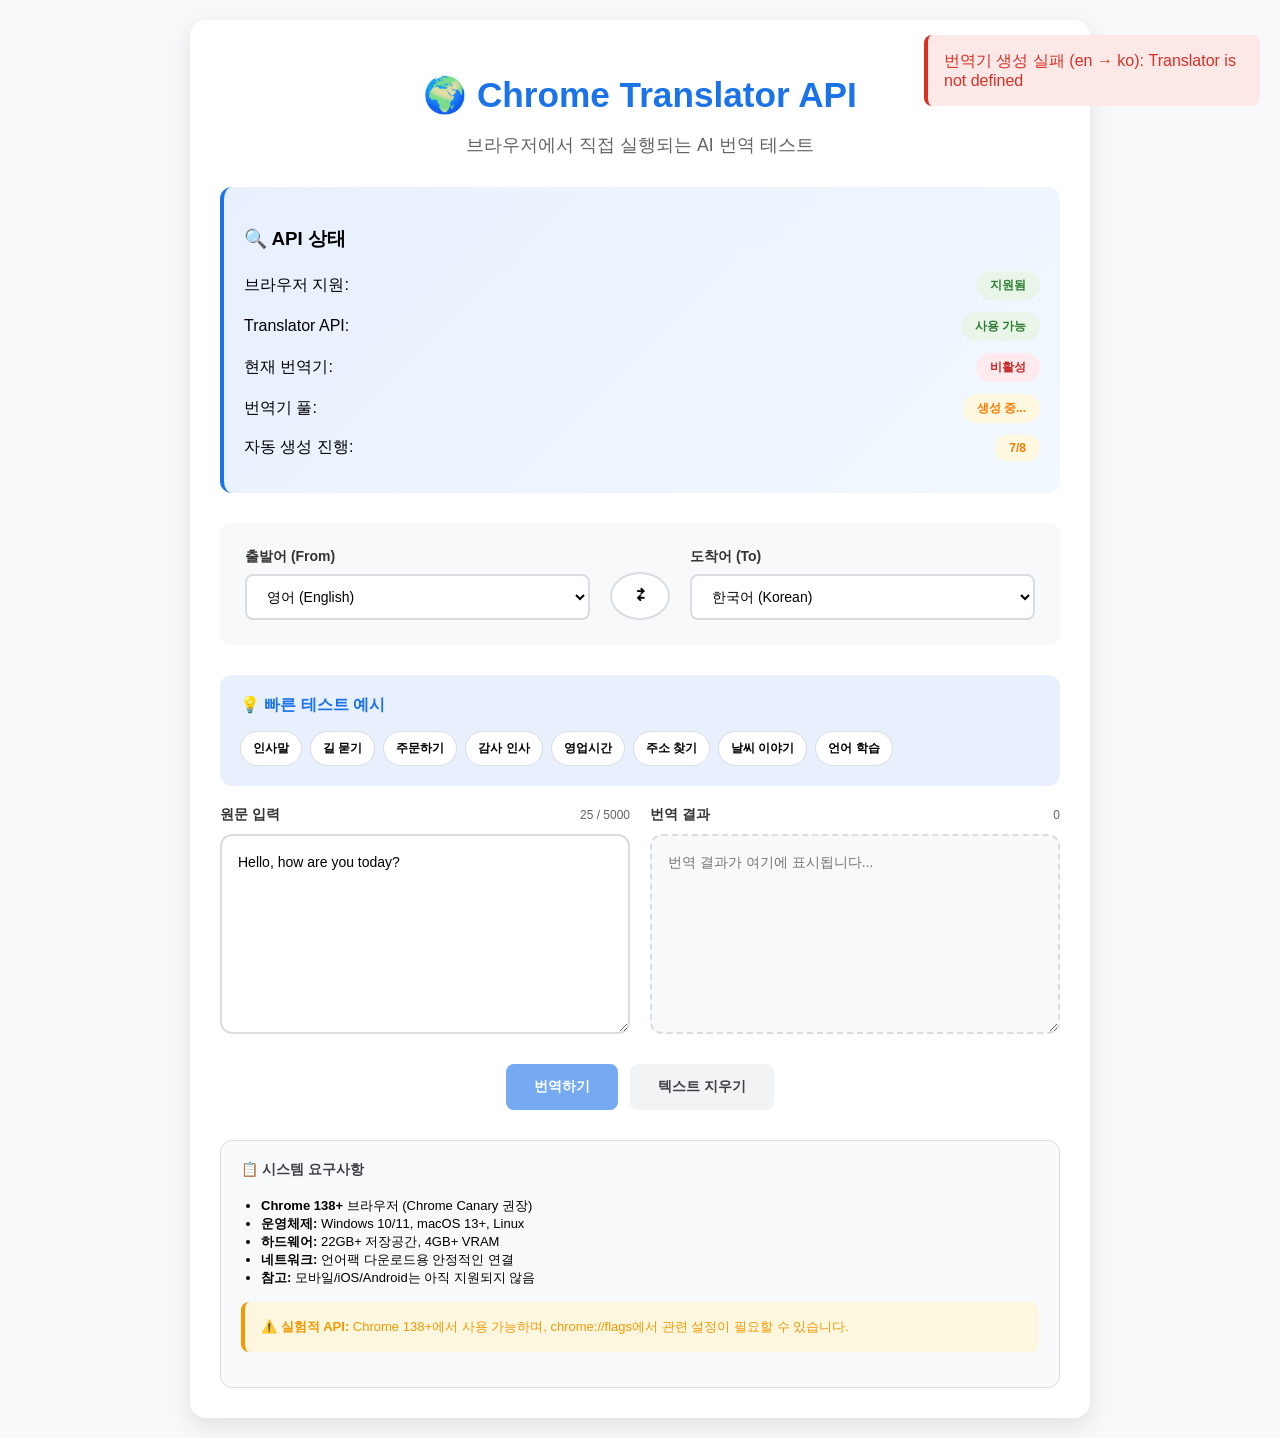
==== translator-test.html @ 167fc014 "feat: Add Chrome AI API test app and related docs Added README.md with instructions and system requi" ====
<!DOCTYPE html>
<html lang="ko">
<head>
    <meta charset="UTF-8">
    <meta name="viewport" content="width=device-width, initial-scale=1.0">
    <title>Chrome Translator API 테스트</title>
    <style>
        body {
            font-family: 'Segoe UI', Tahoma, Geneva, Verdana, sans-serif;
            max-width: 900px;
            margin: 0 auto;
            padding: 20px;
            background-color: #f8f9fa;
        }
        
        .container {
            background: white;
            border-radius: 16px;
            padding: 30px;
            box-shadow: 0 8px 24px rgba(0, 0, 0, 0.1);
        }
        
        h1 {
            color: #1a73e8;
            text-align: center;
            margin-bottom: 10px;
            font-size: 2.2em;
        }
        
        .subtitle {
            text-align: center;
            color: #5f6368;
            margin-bottom: 30px;
            font-size: 1.1em;
        }
        
        .status-section {
            background: linear-gradient(135deg, #e8f0fe 0%, #f1f8ff 100%);
            border-radius: 12px;
            padding: 20px;
            margin-bottom: 30px;
            border-left: 4px solid #1a73e8;
        }
        
        .status-item {
            display: flex;
            justify-content: space-between;
            align-items: center;
            margin-bottom: 12px;
        }
        
        .status-badge {
            padding: 6px 14px;
            border-radius: 20px;
            font-size: 12px;
            font-weight: 600;
            text-transform: uppercase;
        }
        
        .status-available {
            background: #e8f5e8;
            color: #2e7d32;
        }
        
        .status-unavailable {
            background: #ffebee;
            color: #c62828;
        }
        
        .status-checking {
            background: #fff8e1;
            color: #f57c00;
        }
        
        .language-section {
            display: grid;
            grid-template-columns: 1fr auto 1fr;
            gap: 20px;
            align-items: end;
            margin-bottom: 30px;
            padding: 25px;
            background: #f8f9fa;
            border-radius: 12px;
        }
        
        .language-group {
            display: flex;
            flex-direction: column;
        }
        
        .language-group label {
            font-weight: 600;
            color: #333;
            margin-bottom: 8px;
            font-size: 14px;
        }
        
        select {
            padding: 12px 16px;
            border: 2px solid #dadce0;
            border-radius: 8px;
            font-size: 14px;
            background: white;
            cursor: pointer;
            transition: all 0.3s ease;
        }
        
        select:focus {
            outline: none;
            border-color: #1a73e8;
            box-shadow: 0 0 0 3px rgba(26, 115, 232, 0.1);
        }
        
        .swap-btn {
            width: 48px;
            height: 48px;
            border: 2px solid #dadce0;
            border-radius: 50%;
            background: white;
            cursor: pointer;
            display: flex;
            align-items: center;
            justify-content: center;
            font-size: 18px;
            transition: all 0.3s ease;
        }
        
        .swap-btn:hover {
            background: #f1f3f4;
            transform: rotate(180deg);
        }
        
        .translation-area {
            display: grid;
            grid-template-columns: 1fr 1fr;
            gap: 20px;
            margin-bottom: 30px;
        }
        
        .text-panel {
            display: flex;
            flex-direction: column;
        }
        
        .panel-header {
            display: flex;
            justify-content: space-between;
            align-items: center;
            margin-bottom: 10px;
        }
        
        .panel-title {
            font-weight: 600;
            color: #333;
            font-size: 14px;
        }
        
        .char-count {
            font-size: 12px;
            color: #5f6368;
        }
        
        textarea {
            width: 100%;
            height: 200px;
            padding: 16px;
            border: 2px solid #dadce0;
            border-radius: 12px;
            font-size: 14px;
            resize: vertical;
            font-family: inherit;
            line-height: 1.5;
            box-sizing: border-box;
        }
        
        textarea:focus {
            outline: none;
            border-color: #1a73e8;
            box-shadow: 0 0 0 3px rgba(26, 115, 232, 0.1);
        }
        
        .output-area {
            background: #f8f9fa;
            border: 2px dashed #dadce0;
            color: #5f6368;
        }
        
        .button-group {
            display: flex;
            gap: 12px;
            justify-content: center;
            margin-bottom: 30px;
        }
        
        button {
            padding: 14px 28px;
            border: none;
            border-radius: 8px;
            font-size: 14px;
            font-weight: 600;
            cursor: pointer;
            transition: all 0.3s ease;
            position: relative;
            overflow: hidden;
        }
        
        .btn-primary {
            background: #1a73e8;
            color: white;
        }
        
        .btn-primary:hover:not(:disabled) {
            background: #1557b0;
            transform: translateY(-1px);
            box-shadow: 0 4px 12px rgba(26, 115, 232, 0.3);
        }
        
        .btn-secondary {
            background: #f1f3f4;
            color: #3c4043;
        }
        
        .btn-secondary:hover:not(:disabled) {
            background: #e8eaed;
        }
        
        button:disabled {
            opacity: 0.6;
            cursor: not-allowed;
            transform: none !important;
        }
        
        .loading {
            display: inline-block;
            width: 16px;
            height: 16px;
            border: 2px solid transparent;
            border-top: 2px solid currentColor;
            border-radius: 50%;
            animation: spin 1s linear infinite;
            margin-right: 8px;
        }
        
        @keyframes spin {
            0% { transform: rotate(0deg); }
            100% { transform: rotate(360deg); }
        }
        
        .examples-section {
            background: #e8f0fe;
            border-radius: 12px;
            padding: 20px;
            margin-bottom: 20px;
        }
        
        .examples-title {
            font-weight: 600;
            color: #1a73e8;
            margin-bottom: 15px;
        }
        
        .example-buttons {
            display: flex;
            flex-wrap: wrap;
            gap: 8px;
        }
        
        .example-btn {
            background: white;
            border: 1px solid #dadce0;
            padding: 8px 12px;
            border-radius: 20px;
            font-size: 12px;
            cursor: pointer;
            transition: all 0.2s ease;
        }
        
        .example-btn:hover {
            background: #f1f3f4;
            border-color: #1a73e8;
        }
        
        .error {
            background: #fce8e6;
            color: #d93025;
            padding: 16px;
            border-radius: 8px;
            margin: 15px 0;
            border-left: 4px solid #d93025;
        }
        
        .warning {
            background: #fef7e0;
            color: #f29900;
            padding: 16px;
            border-radius: 8px;
            margin: 15px 0;
            border-left: 4px solid #f29900;
        }
        
        .requirements {
            background: #f8f9fa;
            border-radius: 12px;
            padding: 20px;
            margin-top: 30px;
            font-size: 13px;
            border: 1px solid #dadce0;
        }
        
        .requirements h4 {
            margin-top: 0;
            color: #3c4043;
            font-size: 14px;
        }
        
        .requirements ul {
            margin-bottom: 0;
            padding-left: 20px;
        }
        
        /* 번역기 생성 버튼 숨기기 - 자동 생성으로 변경 */
        #createTranslatorBtn {
            display: none;
        }
        
        @media (max-width: 768px) {
            .language-section {
                grid-template-columns: 1fr;
                gap: 15px;
            }
            
            .swap-btn {
                justify-self: center;
            }
            
            .translation-area {
                grid-template-columns: 1fr;
            }
            
            .button-group {
                flex-direction: column;
            }
        }
    </style>
</head>
<body>
    <div class="container">
        <h1>🌍 Chrome Translator API</h1>
        <p class="subtitle">브라우저에서 직접 실행되는 AI 번역 테스트</p>
        
        <!-- API 상태 확인 섹션 -->
        <div class="status-section">
            <h3>🔍 API 상태</h3>
            <div class="status-item">
                <span>브라우저 지원:</span>
                <span id="browserStatus" class="status-badge status-checking">확인 중...</span>
            </div>
            <div class="status-item">
                <span>Translator API:</span>
                <span id="apiStatus" class="status-badge status-checking">확인 중...</span>
            </div>
            <div class="status-item">
                <span>현재 번역기:</span>
                <span id="translatorStatus" class="status-badge status-unavailable">비활성</span>
            </div>
            <div class="status-item">
                <span>번역기 풀:</span>
                <span id="poolStatus" class="status-badge status-checking">준비 중...</span>
            </div>
            <div class="status-item">
                <span>자동 생성 진행:</span>
                <span id="autoCreationStatus" class="status-badge status-checking">0/8</span>
            </div>
        </div>
        
        <!-- 언어 선택 섹션 -->
        <div class="language-section">
            <div class="language-group">
                <label for="sourceLanguage">출발어 (From)</label>
                <select id="sourceLanguage">
                    <option value="ko">한국어 (Korean)</option>
                    <option value="en" selected>영어 (English)</option>
                    <option value="zh">중국어 간체 (Chinese Simplified)</option>
                    <option value="zh-TW">중국어 번체 (Chinese Traditional)</option>
                    <option value="ja">일본어 (Japanese)</option>
                    <option value="es">스페인어 (Spanish)</option>
                    <option value="fr">프랑스어 (French)</option>
                    <option value="de">독일어 (German)</option>
                    <option value="ru">러시아어 (Russian)</option>
                    <option value="pt">포르투갈어 (Portuguese)</option>
                    <option value="it">이탈리아어 (Italian)</option>
                    <option value="ar">아랍어 (Arabic)</option>
                </select>
            </div>
            
            <button class="swap-btn" id="swapBtn" title="언어 교체">⇄</button>
            
            <div class="language-group">
                <label for="targetLanguage">도착어 (To)</label>
                <select id="targetLanguage">
                    <option value="ko" selected>한국어 (Korean)</option>
                    <option value="en">영어 (English)</option>
                    <option value="zh">중국어 간체 (Chinese Simplified)</option>
                    <option value="zh-TW">중국어 번체 (Chinese Traditional)</option>
                    <option value="ja">일본어 (Japanese)</option>
                    <option value="es">스페인어 (Spanish)</option>
                    <option value="fr">프랑스어 (French)</option>
                    <option value="de">독일어 (German)</option>
                    <option value="ru">러시아어 (Russian)</option>
                    <option value="pt">포르투갈어 (Portuguese)</option>
                    <option value="it">이탈리아어 (Italian)</option>
                    <option value="ar">아랍어 (Arabic)</option>
                </select>
            </div>
        </div>
        
        <!-- 예시 문장 섹션 -->
        <div class="examples-section">
            <div class="examples-title">💡 빠른 테스트 예시</div>
            <div class="example-buttons">
                <button class="example-btn" data-text="Hello, how are you today?">인사말</button>
                <button class="example-btn" data-text="Where is the nearest restaurant?">길 묻기</button>
                <button class="example-btn" data-text="I would like to order a coffee, please.">주문하기</button>
                <button class="example-btn" data-text="Thank you very much for your help.">감사 인사</button>
                <button class="example-btn" data-text="What time does the store close?">영업시간</button>
                <button class="example-btn" data-text="Can you help me find this address?">주소 찾기</button>
                <button class="example-btn" data-text="The weather is beautiful today.">날씨 이야기</button>
                <button class="example-btn" data-text="I'm learning a new language.">언어 학습</button>
            </div>
        </div>
        
        <!-- 번역 영역 -->
        <div class="translation-area">
            <div class="text-panel">
                <div class="panel-header">
                    <span class="panel-title">원문 입력</span>
                    <span class="char-count" id="inputCount">0 / 5000</span>
                </div>
                <textarea 
                    id="inputText" 
                    placeholder="번역할 텍스트를 입력하세요..."
                    maxlength="5000"
                >Hello, how are you today?</textarea>
            </div>
            
            <div class="text-panel">
                <div class="panel-header">
                    <span class="panel-title">번역 결과</span>
                    <span class="char-count" id="outputCount">0</span>
                </div>
                <textarea 
                    id="outputText" 
                    class="output-area"
                    placeholder="번역 결과가 여기에 표시됩니다..."
                    readonly
                ></textarea>
            </div>
        </div>
        
        <!-- 버튼 그룹 -->
        <div class="button-group">
            <button id="createTranslatorBtn" class="btn-secondary">번역기 생성</button>
            <button id="translateBtn" class="btn-primary" disabled>번역하기</button>
            <button id="clearBtn" class="btn-secondary">텍스트 지우기</button>
        </div>
        
        <!-- 시스템 요구사항 안내 -->
        <div class="requirements">
            <h4>📋 시스템 요구사항</h4>
            <ul>
                <li><strong>Chrome 138+</strong> 브라우저 (Chrome Canary 권장)</li>
                <li><strong>운영체제:</strong> Windows 10/11, macOS 13+, Linux</li>
                <li><strong>하드웨어:</strong> 22GB+ 저장공간, 4GB+ VRAM</li>
                <li><strong>네트워크:</strong> 언어팩 다운로드용 안정적인 연결</li>
                <li><strong>참고:</strong> 모바일/iOS/Android는 아직 지원되지 않음</li>
            </ul>
            <div class="warning" style="margin-top: 15px;">
                <strong>⚠️ 실험적 API:</strong> Chrome 138+에서 사용 가능하며, chrome://flags에서 관련 설정이 필요할 수 있습니다.
            </div>
        </div>
    </div>

    <script>
        // 전역 변수
        let translator = null;
        let translatorPool = new Map(); // 번역기 풀: 'source-target' -> translator 인스턴스
        let isTranslating = false;
        let currentSourceLang = 'en';
        let currentTargetLang = 'ko';
        let autoCreationInProgress = false;
        
        // 우선순위별 언어 쌍 정의 (자동 생성할 순서)
        const priorityLanguagePairs = [
            { source: 'en', target: 'ko', priority: 1, name: '영어→한국어' },
            { source: 'ko', target: 'en', priority: 1, name: '한국어→영어' },
            { source: 'ko', target: 'ja', priority: 2, name: '한국어→일본어' },
            { source: 'ja', target: 'ko', priority: 2, name: '일본어→한국어' },
            { source: 'ko', target: 'zh', priority: 3, name: '한국어→중국어' },
            { source: 'zh', target: 'ko', priority: 3, name: '중국어→한국어' },
            { source: 'en', target: 'ja', priority: 4, name: '영어→일본어' },
            { source: 'ja', target: 'en', priority: 4, name: '일본어→영어' }
        ];
        
        // DOM 요소 참조
        const elements = {
            browserStatus: document.getElementById('browserStatus'),
            apiStatus: document.getElementById('apiStatus'),
            translatorStatus: document.getElementById('translatorStatus'),
            poolStatus: document.getElementById('poolStatus'),
            autoCreationStatus: document.getElementById('autoCreationStatus'),
            sourceLanguage: document.getElementById('sourceLanguage'),
            targetLanguage: document.getElementById('targetLanguage'),
            swapBtn: document.getElementById('swapBtn'),
            inputText: document.getElementById('inputText'),
            outputText: document.getElementById('outputText'),
            inputCount: document.getElementById('inputCount'),
            outputCount: document.getElementById('outputCount'),
            createTranslatorBtn: document.getElementById('createTranslatorBtn'),
            translateBtn: document.getElementById('translateBtn'),
            clearBtn: document.getElementById('clearBtn')
        };
        
        // 상태 업데이트 함수
        function updateStatus(element, status, text) {
            element.className = `status-badge status-${status}`;
            element.textContent = text;
        }
        
        // 로그 출력 함수
        function log(message, type = 'info') {
            const timestamp = new Date().toLocaleTimeString();
            const logMessage = `[${timestamp}] ${message}`;
            console.log(logMessage);
            
            if (type === 'error') {
                showNotification(message, 'error');
            } else if (type === 'warning') {
                showNotification(message, 'warning');
            }
        }
        
        // 알림 표시 함수
        function showNotification(message, type = 'info') {
            // 기존 알림 제거
            const existing = document.querySelector('.notification');
            if (existing) existing.remove();
            
            const notification = document.createElement('div');
            notification.className = type;
            notification.textContent = message;
            notification.style.position = 'fixed';
            notification.style.top = '20px';
            notification.style.right = '20px';
            notification.style.zIndex = '1000';
            notification.style.maxWidth = '300px';
            notification.classList.add('notification');
            
            document.body.appendChild(notification);
            
            setTimeout(() => {
                if (notification.parentNode) {
                    notification.parentNode.removeChild(notification);
                }
            }, 5000);
        }
        
        // 브라우저 지원 확인
        function checkBrowserSupport() {
            log('브라우저 지원 확인 중...');
            
           if (!'Translator' in self) {
                updateStatus(elements.browserStatus, 'unavailable', '미지원');
                log('Translator API를 찾을 수 없습니다. Chrome 138+ 및 적절한 설정이 필요합니다.', 'error');
                return false;
            }

                
            updateStatus(elements.browserStatus, 'available', '지원됨');
            updateStatus(elements.apiStatus, 'available', '사용 가능');

            log('브라우저가 Translator API를 지원합니다.');
            elements.createTranslatorBtn.disabled = false;
            return true;
        }
        
        // 번역기 풀에서 번역기 가져오기 또는 생성
        function getTranslatorKey(source, target) {
            return `${source}-${target}`;
        }
        
        // 단일 번역기 생성 (풀 관리용)
        async function createSingleTranslator(sourceLanguage, targetLanguage, isAutoCreation = false) {
            try {
                const key = getTranslatorKey(sourceLanguage, targetLanguage);
                
                if (!isAutoCreation) {
                    log(`번역기 생성 중: ${sourceLanguage} → ${targetLanguage}`);
                }
                
                const newTranslator = await Translator.create({
                    sourceLanguage: sourceLanguage,
                    targetLanguage: targetLanguage,
                    monitor(m) {
                        m.addEventListener('downloadprogress', (e) => {
                            console.log(`Downloaded ${e.loaded * 100}% for ${sourceLanguage} → ${targetLanguage}`);
                        });
                    },
                });
                
                if (newTranslator) {
                    translatorPool.set(key, newTranslator);
                    if (!isAutoCreation) {
                        log(`번역기 생성 완료: ${sourceLanguage} → ${targetLanguage}`);
                    }
                    return newTranslator;
                } else {
                    throw new Error('번역기 생성 실패');
                }
            } catch (error) {
                log(`번역기 생성 실패 (${sourceLanguage} → ${targetLanguage}): ${error.message}`, isAutoCreation ? 'info' : 'error');
                return null;
            }
        }
        
        // 번역기 풀 자동 생성 (백그라운드)
        async function autoCreateTranslators() {
            if (autoCreationInProgress) return;
            
            autoCreationInProgress = true;
            updateStatus(elements.poolStatus, 'checking', '생성 중...');
            
            log('번역기 풀 자동 생성을 시작합니다...');
            
            // 우선순위별로 정렬
            const sortedPairs = [...priorityLanguagePairs].sort((a, b) => a.priority - b.priority);
            let createdCount = 0;
            
            for (let i = 0; i < sortedPairs.length; i++) {
                const pair = sortedPairs[i];
                const key = getTranslatorKey(pair.source, pair.target);
                
                // 이미 존재하는 번역기는 건너뛰기
                if (translatorPool.has(key)) {
                    createdCount++;
                    updateStatus(elements.autoCreationStatus, 'available', `${createdCount}/${sortedPairs.length}`);
                    continue;
                }
                
                try {
                    updateStatus(elements.autoCreationStatus, 'checking', `${createdCount}/${sortedPairs.length} (생성: ${pair.name})`);
                    
                    await createSingleTranslator(pair.source, pair.target, true);
                    createdCount++;
                    
                    updateStatus(elements.autoCreationStatus, 'checking', `${createdCount}/${sortedPairs.length}`);
                    
                    // CPU 부하 방지를 위한 짧은 지연
                    await new Promise(resolve => setTimeout(resolve, 100));
                    
                } catch (error) {
                    console.warn(`자동 생성 실패 (${pair.name}):`, error);
                }
            }
            
            autoCreationInProgress = false;
            updateStatus(elements.poolStatus, 'available', `${translatorPool.size}개 준비됨`);
            updateStatus(elements.autoCreationStatus, 'available', `완료 (${createdCount}/${sortedPairs.length})`);
            
            log(`번역기 풀 자동 생성 완료: ${translatorPool.size}개의 번역기가 준비되었습니다.`);
            
            // 현재 언어 설정에 맞는 번역기가 있다면 자동 활성화
            setActiveTranslator();
        }
        
        // 활성 번역기 설정 (풀에서 선택)
        function setActiveTranslator() {
            const sourceLanguage = elements.sourceLanguage.value;
            const targetLanguage = elements.targetLanguage.value;
            const key = getTranslatorKey(sourceLanguage, targetLanguage);
            
            if (translatorPool.has(key)) {
                translator = translatorPool.get(key);
                currentSourceLang = sourceLanguage;
                currentTargetLang = targetLanguage;
                updateStatus(elements.translatorStatus, 'available', `${sourceLanguage} → ${targetLanguage} (풀에서)`);
                elements.translateBtn.disabled = false;
                elements.createTranslatorBtn.textContent = '번역기 전환됨';
                elements.createTranslatorBtn.disabled = true;
                
                // 3초 후 버튼 복구
                setTimeout(() => {
                    elements.createTranslatorBtn.textContent = '번역기 생성';
                    elements.createTranslatorBtn.disabled = false;
                }, 3000);
                
                log(`풀에서 번역기 활성화: ${sourceLanguage} → ${targetLanguage}`);
                return true;
            }
            return false;
        }
        
        // 기존 번역기 생성 함수 (수동 생성용)
        async function createTranslator() {
            try {
                const sourceLanguage = elements.sourceLanguage.value;
                const targetLanguage = elements.targetLanguage.value;
                
                if (sourceLanguage === targetLanguage) {
                    throw new Error('출발어와 도착어가 같습니다. 다른 언어를 선택해주세요.');
                }
                
                // 먼저 풀에서 확인
                if (setActiveTranslator()) {
                    showNotification('풀에서 기존 번역기를 활성화했습니다!');
                    return;
                }
                
                // 풀에 없으면 새로 생성
                log('풀에 해당 번역기가 없어 새로 생성합니다...');
                elements.createTranslatorBtn.disabled = true;
                elements.createTranslatorBtn.innerHTML = '<span class="loading"></span>번역기 생성 중...';
                updateStatus(elements.translatorStatus, 'checking', '생성 중...');
                
                const newTranslator = await createSingleTranslator(sourceLanguage, targetLanguage, false);
                
                if (newTranslator) {
                    translator = newTranslator;
                    currentSourceLang = sourceLanguage;
                    currentTargetLang = targetLanguage;
                    updateStatus(elements.translatorStatus, 'available', `${sourceLanguage} → ${targetLanguage}`);
                    elements.translateBtn.disabled = false;
                    showNotification('번역기가 성공적으로 생성되었습니다!');
                    
                    // 풀 상태 업데이트
                    updateStatus(elements.poolStatus, 'available', `${translatorPool.size}개 준비됨`);
                } else {
                    throw new Error('번역기 생성 실패');
                }
            } catch (error) {
                updateStatus(elements.translatorStatus, 'unavailable', '오류');
                log(`번역기 생성 실패: ${error.message}`, 'error');
            } finally {
                elements.createTranslatorBtn.disabled = false;
                elements.createTranslatorBtn.textContent = '번역기 생성';
            }
        }
        
        // 언어 변경 확인
        async function checkLanguageChange() {
            const newSource = elements.sourceLanguage.value;
            const newTarget = elements.targetLanguage.value;
            
            // 같은 언어면 무시
            if (newSource === newTarget) {
                updateStatus(elements.translatorStatus, 'unavailable', '같은 언어');
                elements.translateBtn.disabled = true;
                showNotification('출발어와 도착어가 같습니다. 다른 언어를 선택해주세요.', 'warning');
                return;
            }
            
            // 풀에서 해당 번역기가 있는지 먼저 확인
            if (setActiveTranslator()) {
                return; // 풀에서 성공적으로 활성화됨
            }
            
            // 풀에 없으면 즉시 생성
            log(`필요한 번역기(${newSource} → ${newTarget})를 생성합니다...`);
            updateStatus(elements.translatorStatus, 'checking', '생성 중...');
            elements.translateBtn.disabled = true;
            
            try {
                const newTranslator = await createSingleTranslator(newSource, newTarget, false);
                if (newTranslator) {
                    translator = newTranslator;
                    currentSourceLang = newSource;
                    currentTargetLang = newTarget;
                    updateStatus(elements.translatorStatus, 'available', `${newSource} → ${newTarget}`);
                    elements.translateBtn.disabled = false;
                    showNotification(`번역기(${newSource} → ${newTarget})가 준비되었습니다!`);
                    
                    // 풀 상태 업데이트
                    updateStatus(elements.poolStatus, 'available', `${translatorPool.size}개 준비됨`);
                } else {
                    throw new Error('번역기 생성 실패');
                }
            } catch (error) {
                updateStatus(elements.translatorStatus, 'unavailable', '생성 실패');
                elements.translateBtn.disabled = true;
                log(`번역기 생성 실패 (${newSource} → ${newTarget}): ${error.message}`, 'error');
            }
        }
        
        // 텍스트 번역
        async function translateText() {
            if (!translator || isTranslating) {
                return;
            }
            
            const inputText = elements.inputText.value.trim();
            if (!inputText) {
                log('번역할 텍스트를 입력해주세요.', 'warning');
                return;
            }
            
            try {
                isTranslating = true;
                elements.translateBtn.disabled = true;
                elements.translateBtn.innerHTML = '<span class="loading"></span>번역 중...';
                elements.outputText.value = '번역 중...';
                
                log(`번역 시작: "${inputText}"`);
                
                const result = await translator.translate(inputText);
                
                elements.outputText.value = result;
                updateCharCount();
                
                log('번역 완료');
                showNotification('번역이 완료되었습니다!');
                
            } catch (error) {
                elements.outputText.value = `번역 오류: ${error.message}`;
                log(`번역 중 오류: ${error.message}`, 'error');
            } finally {
                isTranslating = false;
                elements.translateBtn.disabled = false;
                elements.translateBtn.textContent = '번역하기';
            }
        }
        
        // 언어 교체
        function swapLanguages() {
            const sourceValue = elements.sourceLanguage.value;
            const targetValue = elements.targetLanguage.value;
            
            elements.sourceLanguage.value = targetValue;
            elements.targetLanguage.value = sourceValue;
            
            checkLanguageChange();
            log(`언어 교체: ${targetValue} → ${sourceValue}`);
        }
        
        // 텍스트 지우기
        function clearText() {
            elements.inputText.value = '';
            elements.outputText.value = '';
            updateCharCount();
            log('텍스트를 지웠습니다.');
        }
        
        // 문자 수 업데이트
        function updateCharCount() {
            const inputLength = elements.inputText.value.length;
            const outputLength = elements.outputText.value.length;
            
            elements.inputCount.textContent = `${inputLength} / 5000`;
            elements.outputCount.textContent = outputLength.toString();
            
            // 글자 수 제한 경고
            if (inputLength > 4500) {
                elements.inputCount.style.color = '#d93025';
            } else {
                elements.inputCount.style.color = '#5f6368';
            }
        }
        
        // 예시 텍스트 삽입
        function insertExampleText(text) {
            elements.inputText.value = text;
            updateCharCount();
        }
        
        // 이벤트 리스너 등록
        elements.createTranslatorBtn.addEventListener('click', createTranslator);
        elements.translateBtn.addEventListener('click', translateText);
        elements.clearBtn.addEventListener('click', clearText);
        elements.swapBtn.addEventListener('click', swapLanguages);
        
        // 언어 선택 변경 감지
        elements.sourceLanguage.addEventListener('change', checkLanguageChange);
        elements.targetLanguage.addEventListener('change', checkLanguageChange);
        
        // 텍스트 입력 감지
        elements.inputText.addEventListener('input', updateCharCount);
        
        // Enter 키로 번역 (Ctrl+Enter)
        elements.inputText.addEventListener('keydown', (e) => {
            if (e.ctrlKey && e.key === 'Enter') {
                e.preventDefault();
                translateText();
            }
        });
        
        // 예시 버튼 이벤트
        document.querySelectorAll('.example-btn').forEach(btn => {
            btn.addEventListener('click', () => {
                const text = btn.dataset.text;
                insertExampleText(text);
            });
        });
        
        // 페이지 로드 시 초기화
        document.addEventListener('DOMContentLoaded', async () => {
            log('Chrome Translator API 테스트 앱을 시작합니다.');
            updateCharCount();
            
            // 브라우저 지원 확인
            if (checkBrowserSupport()) {
                // 기본 번역기(en→ko) 즉시 생성하여 바로 사용 가능하게 만들기
                log('기본 번역기(영어→한국어)를 생성합니다...');
                
                try {
                    // 기본 번역기 즉시 생성
                    const defaultTranslator = await createSingleTranslator('en', 'ko', false);
                    if (defaultTranslator) {
                        translator = defaultTranslator;
                        currentSourceLang = 'en';
                        currentTargetLang = 'ko';
                        updateStatus(elements.translatorStatus, 'available', 'en → ko');
                        elements.translateBtn.disabled = false;
                        log('기본 번역기가 준비되었습니다. 바로 번역을 시작할 수 있습니다.');
                    }
                } catch (error) {
                    log('기본 번역기 생성 실패, 백그라운드 생성으로 진행합니다.', 'warning');
                }
                
                // 나머지 번역기들은 백그라운드에서 생성
                log('추가 번역기들을 백그라운드에서 생성합니다...');
                setTimeout(() => {
                    autoCreateTranslators();
                }, 500);
            }
        });
        
        // 페이지 언로드 시 번역기 정리
        window.addEventListener('beforeunload', () => {
            // 모든 번역기 풀 정리
            translatorPool.forEach(async (translator, key) => {
                try {
                    await translator.destroy();
                } catch (e) {
                    console.warn(`번역기 정리 실패 (${key}):`, e);
                }
            });
            
            // 현재 활성 번역기도 정리 (풀에 없는 경우를 위해)
            if (translator && !translatorPool.has(getTranslatorKey(currentSourceLang, currentTargetLang))) {
                translator.destroy().catch(console.warn);
            }
        });
    </script>
</body>
</html>
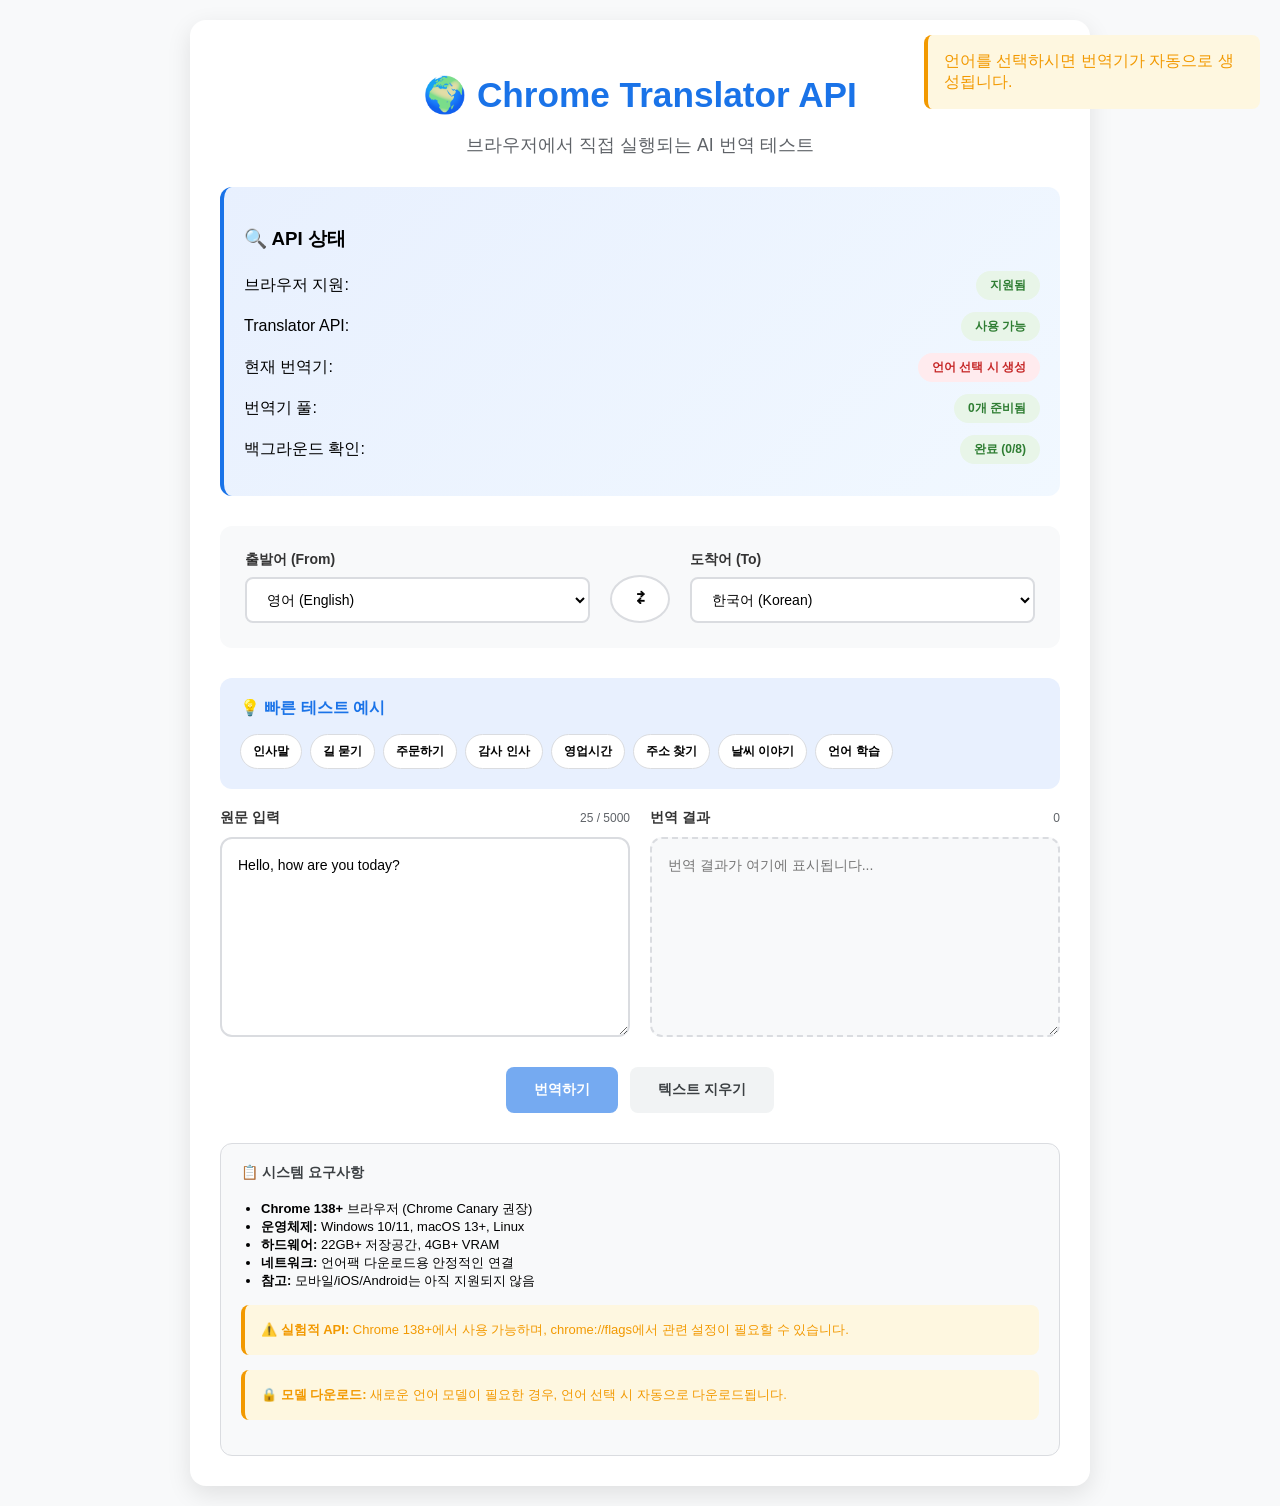
==== commit cc906fbe: "feat: 번역기 자동 생성 시스템 구현 - 번역기 생성 버튼 완전 제거 - 페이지 로드 시 모든 우선순위 언어쌍 자동 초기화 - 언어 변경 시 자동 번역기 생성 (사용자 제스처)" ====
--- a/translator-test.html
+++ b/translator-test.html
@@ -318,10 +318,7 @@
             padding-left: 20px;
         }
         
-        /* 번역기 생성 버튼 숨기기 - 자동 생성으로 변경 */
-        #createTranslatorBtn {
-            display: none;
-        }
+        /* 번역기 생성 버튼 제거됨 */
         
         @media (max-width: 768px) {
             .language-section {
@@ -368,8 +365,8 @@
                 <span id="poolStatus" class="status-badge status-checking">준비 중...</span>
             </div>
             <div class="status-item">
-                <span>자동 생성 진행:</span>
-                <span id="autoCreationStatus" class="status-badge status-checking">0/8</span>
+                <span>백그라운드 확인:</span>
+                <span id="autoCreationStatus" class="status-badge status-checking">준비 중...</span>
             </div>
         </div>
         
@@ -459,7 +456,6 @@
         
         <!-- 버튼 그룹 -->
         <div class="button-group">
-            <button id="createTranslatorBtn" class="btn-secondary">번역기 생성</button>
             <button id="translateBtn" class="btn-primary" disabled>번역하기</button>
             <button id="clearBtn" class="btn-secondary">텍스트 지우기</button>
         </div>
@@ -476,6 +472,9 @@
             </ul>
             <div class="warning" style="margin-top: 15px;">
                 <strong>⚠️ 실험적 API:</strong> Chrome 138+에서 사용 가능하며, chrome://flags에서 관련 설정이 필요할 수 있습니다.
+            </div>
+            <div class="warning" style="margin-top: 10px;">
+                <strong>🔒 모델 다운로드:</strong> 새로운 언어 모델이 필요한 경우, 언어 선택 시 자동으로 다운로드됩니다.
             </div>
         </div>
     </div>
@@ -515,7 +514,6 @@
             outputText: document.getElementById('outputText'),
             inputCount: document.getElementById('inputCount'),
             outputCount: document.getElementById('outputCount'),
-            createTranslatorBtn: document.getElementById('createTranslatorBtn'),
             translateBtn: document.getElementById('translateBtn'),
             clearBtn: document.getElementById('clearBtn')
         };
@@ -564,6 +562,26 @@
             }, 5000);
         }
         
+        // 번역기 가용성 확인
+        async function checkTranslatorAvailability(sourceLanguage, targetLanguage) {
+            try {
+                // Translator.availability 메서드가 있는지 확인
+                if (typeof Translator.availability === 'function') {
+                    const availability = await Translator.availability({
+                        sourceLanguage: sourceLanguage,
+                        targetLanguage: targetLanguage
+                    });
+                    return availability;
+                } else {
+                    // availability 메서드가 없으면 기본값 반환
+                    return 'available';
+                }
+            } catch (error) {
+                console.warn('가용성 확인 실패:', error);
+                return 'unknown';
+            }
+        }
+
         // 브라우저 지원 확인
         function checkBrowserSupport() {
             log('브라우저 지원 확인 중...');
@@ -579,7 +597,6 @@
             updateStatus(elements.apiStatus, 'available', '사용 가능');
 
             log('브라우저가 Translator API를 지원합니다.');
-            elements.createTranslatorBtn.disabled = false;
             return true;
         }
         
@@ -622,55 +639,7 @@
             }
         }
         
-        // 번역기 풀 자동 생성 (백그라운드)
-        async function autoCreateTranslators() {
-            if (autoCreationInProgress) return;
-            
-            autoCreationInProgress = true;
-            updateStatus(elements.poolStatus, 'checking', '생성 중...');
-            
-            log('번역기 풀 자동 생성을 시작합니다...');
-            
-            // 우선순위별로 정렬
-            const sortedPairs = [...priorityLanguagePairs].sort((a, b) => a.priority - b.priority);
-            let createdCount = 0;
-            
-            for (let i = 0; i < sortedPairs.length; i++) {
-                const pair = sortedPairs[i];
-                const key = getTranslatorKey(pair.source, pair.target);
-                
-                // 이미 존재하는 번역기는 건너뛰기
-                if (translatorPool.has(key)) {
-                    createdCount++;
-                    updateStatus(elements.autoCreationStatus, 'available', `${createdCount}/${sortedPairs.length}`);
-                    continue;
-                }
-                
-                try {
-                    updateStatus(elements.autoCreationStatus, 'checking', `${createdCount}/${sortedPairs.length} (생성: ${pair.name})`);
-                    
-                    await createSingleTranslator(pair.source, pair.target, true);
-                    createdCount++;
-                    
-                    updateStatus(elements.autoCreationStatus, 'checking', `${createdCount}/${sortedPairs.length}`);
-                    
-                    // CPU 부하 방지를 위한 짧은 지연
-                    await new Promise(resolve => setTimeout(resolve, 100));
-                    
-                } catch (error) {
-                    console.warn(`자동 생성 실패 (${pair.name}):`, error);
-                }
-            }
-            
-            autoCreationInProgress = false;
-            updateStatus(elements.poolStatus, 'available', `${translatorPool.size}개 준비됨`);
-            updateStatus(elements.autoCreationStatus, 'available', `완료 (${createdCount}/${sortedPairs.length})`);
-            
-            log(`번역기 풀 자동 생성 완료: ${translatorPool.size}개의 번역기가 준비되었습니다.`);
-            
-            // 현재 언어 설정에 맞는 번역기가 있다면 자동 활성화
-            setActiveTranslator();
-        }
+        // 백그라운드 생성 함수 제거됨 - initializeAllTranslators에서 처리
         
         // 활성 번역기 설정 (풀에서 선택)
         function setActiveTranslator() {
@@ -699,53 +668,9 @@
             return false;
         }
         
-        // 기존 번역기 생성 함수 (수동 생성용)
-        async function createTranslator() {
-            try {
-                const sourceLanguage = elements.sourceLanguage.value;
-                const targetLanguage = elements.targetLanguage.value;
-                
-                if (sourceLanguage === targetLanguage) {
-                    throw new Error('출발어와 도착어가 같습니다. 다른 언어를 선택해주세요.');
-                }
-                
-                // 먼저 풀에서 확인
-                if (setActiveTranslator()) {
-                    showNotification('풀에서 기존 번역기를 활성화했습니다!');
-                    return;
-                }
-                
-                // 풀에 없으면 새로 생성
-                log('풀에 해당 번역기가 없어 새로 생성합니다...');
-                elements.createTranslatorBtn.disabled = true;
-                elements.createTranslatorBtn.innerHTML = '<span class="loading"></span>번역기 생성 중...';
-                updateStatus(elements.translatorStatus, 'checking', '생성 중...');
-                
-                const newTranslator = await createSingleTranslator(sourceLanguage, targetLanguage, false);
-                
-                if (newTranslator) {
-                    translator = newTranslator;
-                    currentSourceLang = sourceLanguage;
-                    currentTargetLang = targetLanguage;
-                    updateStatus(elements.translatorStatus, 'available', `${sourceLanguage} → ${targetLanguage}`);
-                    elements.translateBtn.disabled = false;
-                    showNotification('번역기가 성공적으로 생성되었습니다!');
-                    
-                    // 풀 상태 업데이트
-                    updateStatus(elements.poolStatus, 'available', `${translatorPool.size}개 준비됨`);
-                } else {
-                    throw new Error('번역기 생성 실패');
-                }
-            } catch (error) {
-                updateStatus(elements.translatorStatus, 'unavailable', '오류');
-                log(`번역기 생성 실패: ${error.message}`, 'error');
-            } finally {
-                elements.createTranslatorBtn.disabled = false;
-                elements.createTranslatorBtn.textContent = '번역기 생성';
-            }
-        }
-        
-        // 언어 변경 확인
+        // 번역기 생성 함수 제거 - 자동 생성으로 대체됨
+        
+        // 언어 변경 시 자동 번역기 생성 (사용자 제스처)
         async function checkLanguageChange() {
             const newSource = elements.sourceLanguage.value;
             const newTarget = elements.targetLanguage.value;
@@ -758,18 +683,34 @@
                 return;
             }
             
-            // 풀에서 해당 번역기가 있는지 먼저 확인
+            // 풀에서 해당 번역기가 있는지 확인하고 전환
             if (setActiveTranslator()) {
+                log(`번역기 전환: ${newSource} → ${newTarget}`);
                 return; // 풀에서 성공적으로 활성화됨
             }
             
-            // 풀에 없으면 즉시 생성
-            log(`필요한 번역기(${newSource} → ${newTarget})를 생성합니다...`);
+            // 풀에 없으면 즉시 자동 생성 (언어 변경은 사용자 제스처)
+            log(`번역기(${newSource} → ${newTarget})를 자동 생성합니다...`);
             updateStatus(elements.translatorStatus, 'checking', '생성 중...');
             elements.translateBtn.disabled = true;
             
             try {
+                const availability = await checkTranslatorAvailability(newSource, newTarget);
+                log(`가용성 상태: ${availability}`);
+                
+                if (availability === 'unavailable') {
+                    throw new Error('이 언어 쌍은 현재 지원되지 않습니다.');
+                }
+                
+                if (availability === 'downloadable') {
+                    showNotification(`모델 다운로드가 시작됩니다... (${newSource} → ${newTarget})`, 'warning');
+                } else if (availability === 'downloading') {
+                    showNotification(`모델 다운로드 중입니다... (${newSource} → ${newTarget})`, 'warning');
+                }
+                
+                // 언어 변경은 사용자 제스처이므로 어떤 상태든 생성 시도
                 const newTranslator = await createSingleTranslator(newSource, newTarget, false);
+                
                 if (newTranslator) {
                     translator = newTranslator;
                     currentSourceLang = newSource;
@@ -783,10 +724,20 @@
                 } else {
                     throw new Error('번역기 생성 실패');
                 }
+                
             } catch (error) {
                 updateStatus(elements.translatorStatus, 'unavailable', '생성 실패');
                 elements.translateBtn.disabled = true;
                 log(`번역기 생성 실패 (${newSource} → ${newTarget}): ${error.message}`, 'error');
+                
+                let message = '번역기 생성에 실패했습니다.';
+                if (error.message.includes('user gesture')) {
+                    message = '모델 다운로드를 위해 다시 언어를 선택해주세요.';
+                } else if (error.message.includes('지원되지 않습니다')) {
+                    message = '이 언어 쌍은 지원되지 않습니다.';
+                }
+                
+                showNotification(`${newSource} → ${newTarget}: ${message}`, 'error');
             }
         }
         
@@ -871,7 +822,6 @@
         }
         
         // 이벤트 리스너 등록
-        elements.createTranslatorBtn.addEventListener('click', createTranslator);
         elements.translateBtn.addEventListener('click', translateText);
         elements.clearBtn.addEventListener('click', clearText);
         elements.swapBtn.addEventListener('click', swapLanguages);
@@ -899,6 +849,79 @@
             });
         });
         
+        // 적극적 자동 초기화 - 모든 우선순위 언어쌍 생성 시도
+        async function initializeAllTranslators() {
+            log('모든 번역기 자동 초기화를 시작합니다...');
+            updateStatus(elements.poolStatus, 'checking', '초기화 중...');
+            
+            // 우선순위별로 정렬된 모든 언어쌍
+            const sortedPairs = [...priorityLanguagePairs].sort((a, b) => a.priority - b.priority);
+            let initializedCount = 0;
+            let activeTranslatorSet = false;
+            
+            for (let i = 0; i < sortedPairs.length; i++) {
+                const pair = sortedPairs[i];
+                
+                try {
+                    updateStatus(elements.autoCreationStatus, 'checking', 
+                        `${i + 1}/${sortedPairs.length} (${pair.name})`);
+                    
+                    const availability = await checkTranslatorAvailability(pair.source, pair.target);
+                    log(`${pair.name} 가용성: ${availability}`);
+                    
+                    // available인 경우에만 자동 생성 (사용자 제스처 불필요)
+                    if (availability === 'available') {
+                        const translatorInstance = await createSingleTranslator(pair.source, pair.target, true);
+                        
+                        if (translatorInstance) {
+                            initializedCount++;
+                            
+                            // 첫 번째 성공한 번역기를 기본 활성화
+                            if (!activeTranslatorSet) {
+                                translator = translatorInstance;
+                                currentSourceLang = pair.source;
+                                currentTargetLang = pair.target;
+                                updateStatus(elements.translatorStatus, 'available', `${pair.source} → ${pair.target}`);
+                                elements.translateBtn.disabled = false;
+                                
+                                // UI 언어 선택을 현재 번역기에 맞춤
+                                elements.sourceLanguage.value = pair.source;
+                                elements.targetLanguage.value = pair.target;
+                                
+                                log(`기본 번역기 활성화: ${pair.name}`);
+                                showNotification(`${pair.name} 번역기가 준비되었습니다!`);
+                                activeTranslatorSet = true;
+                            }
+                        }
+                    } else if (availability === 'downloadable') {
+                        log(`${pair.name}: 다운로드 필요 (언어 변경 시 자동 생성됨)`);
+                    } else if (availability === 'downloading') {
+                        log(`${pair.name}: 다운로드 중 (완료 후 사용 가능)`);
+                    } else {
+                        log(`${pair.name}: 지원되지 않음`);
+                    }
+                    
+                    // CPU 부하 방지
+                    await new Promise(resolve => setTimeout(resolve, 100));
+                    
+                } catch (error) {
+                    log(`${pair.name} 초기화 실패: ${error.message}`);
+                }
+            }
+            
+            // 최종 상태 업데이트
+            updateStatus(elements.poolStatus, 'available', `${translatorPool.size}개 준비됨`);
+            updateStatus(elements.autoCreationStatus, 'available', `완료 (${initializedCount}/${sortedPairs.length})`);
+            
+            if (!activeTranslatorSet) {
+                log('즉시 사용 가능한 번역기가 없습니다. 언어 선택 시 자동으로 생성됩니다.');
+                updateStatus(elements.translatorStatus, 'unavailable', '언어 선택 시 생성');
+                showNotification('언어를 선택하시면 번역기가 자동으로 생성됩니다.', 'warning');
+            } else {
+                log(`번역기 자동 초기화 완료: ${translatorPool.size}개 준비됨`);
+            }
+        }
+
         // 페이지 로드 시 초기화
         document.addEventListener('DOMContentLoaded', async () => {
             log('Chrome Translator API 테스트 앱을 시작합니다.');
@@ -906,29 +929,8 @@
             
             // 브라우저 지원 확인
             if (checkBrowserSupport()) {
-                // 기본 번역기(en→ko) 즉시 생성하여 바로 사용 가능하게 만들기
-                log('기본 번역기(영어→한국어)를 생성합니다...');
-                
-                try {
-                    // 기본 번역기 즉시 생성
-                    const defaultTranslator = await createSingleTranslator('en', 'ko', false);
-                    if (defaultTranslator) {
-                        translator = defaultTranslator;
-                        currentSourceLang = 'en';
-                        currentTargetLang = 'ko';
-                        updateStatus(elements.translatorStatus, 'available', 'en → ko');
-                        elements.translateBtn.disabled = false;
-                        log('기본 번역기가 준비되었습니다. 바로 번역을 시작할 수 있습니다.');
-                    }
-                } catch (error) {
-                    log('기본 번역기 생성 실패, 백그라운드 생성으로 진행합니다.', 'warning');
-                }
-                
-                // 나머지 번역기들은 백그라운드에서 생성
-                log('추가 번역기들을 백그라운드에서 생성합니다...');
-                setTimeout(() => {
-                    autoCreateTranslators();
-                }, 500);
+                // 모든 번역기 자동 초기화 (사용 가능한 모델만)
+                await initializeAllTranslators();
             }
         });
         
